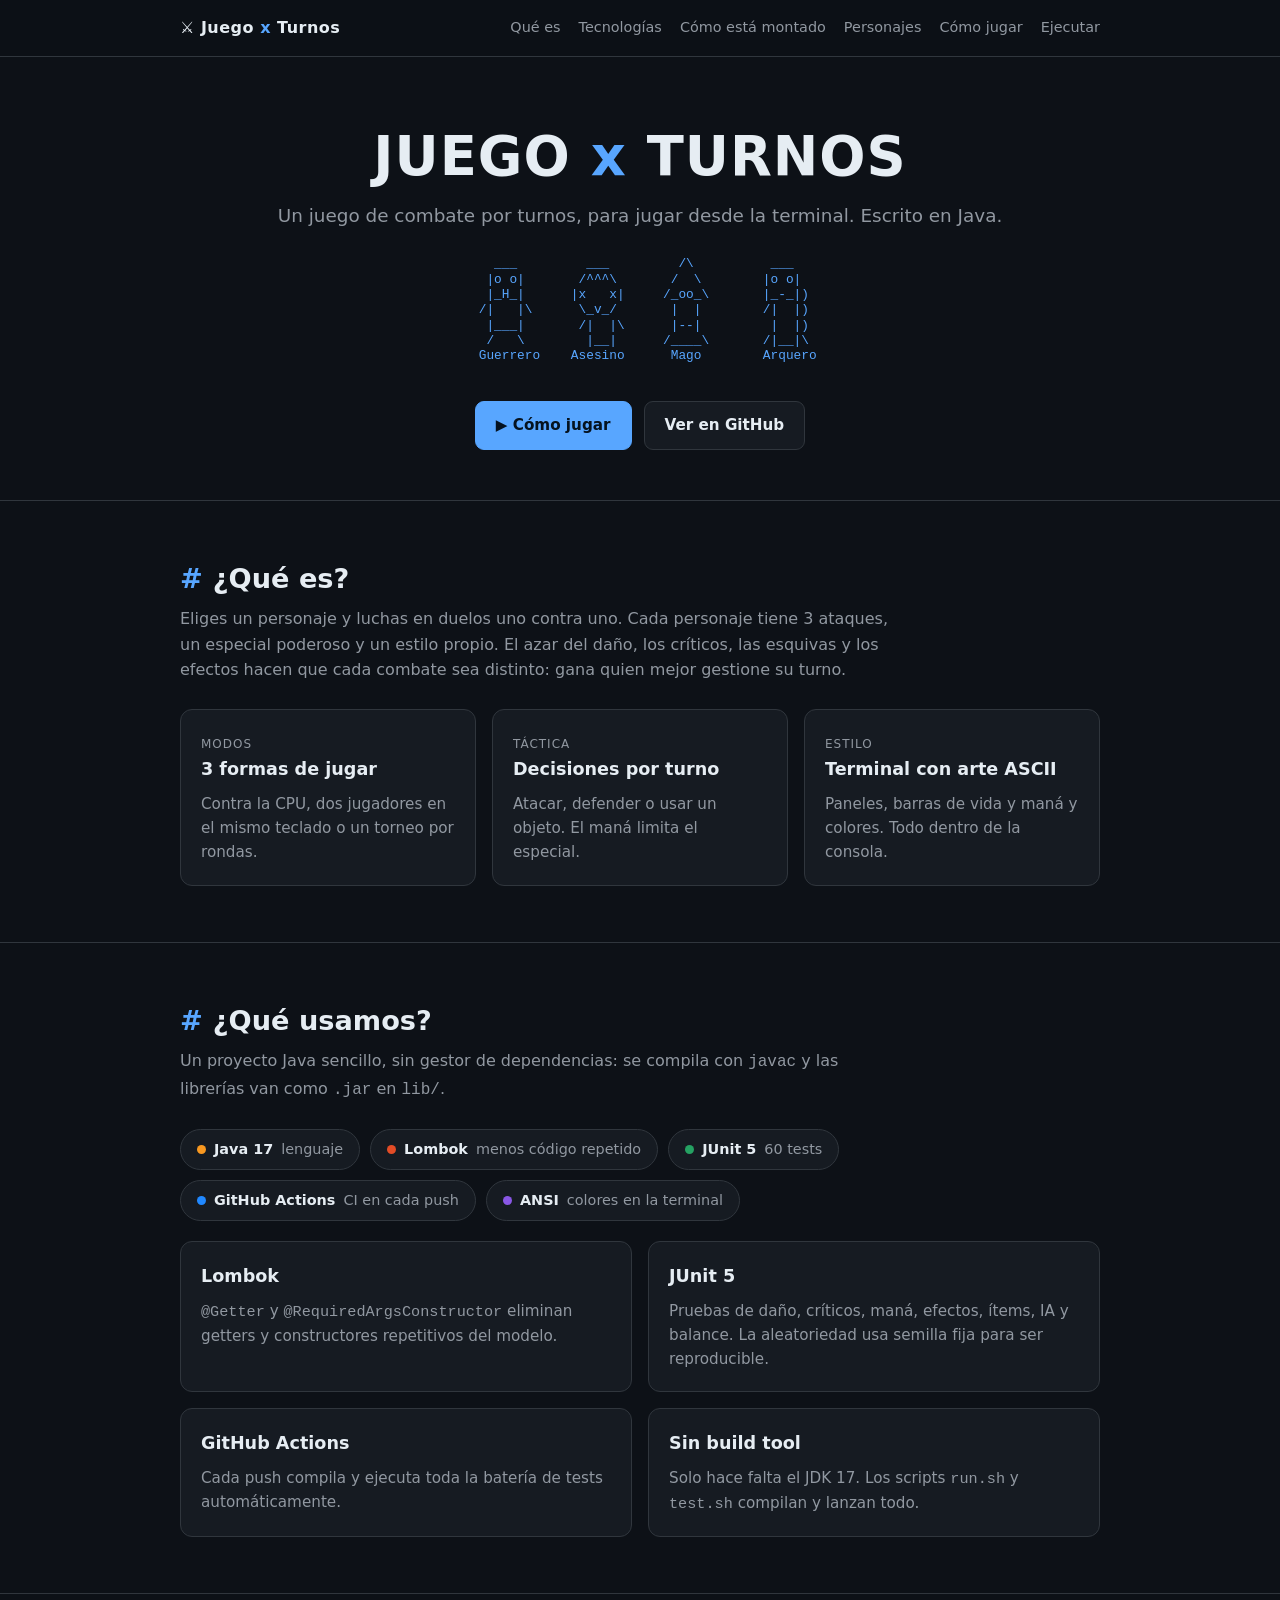
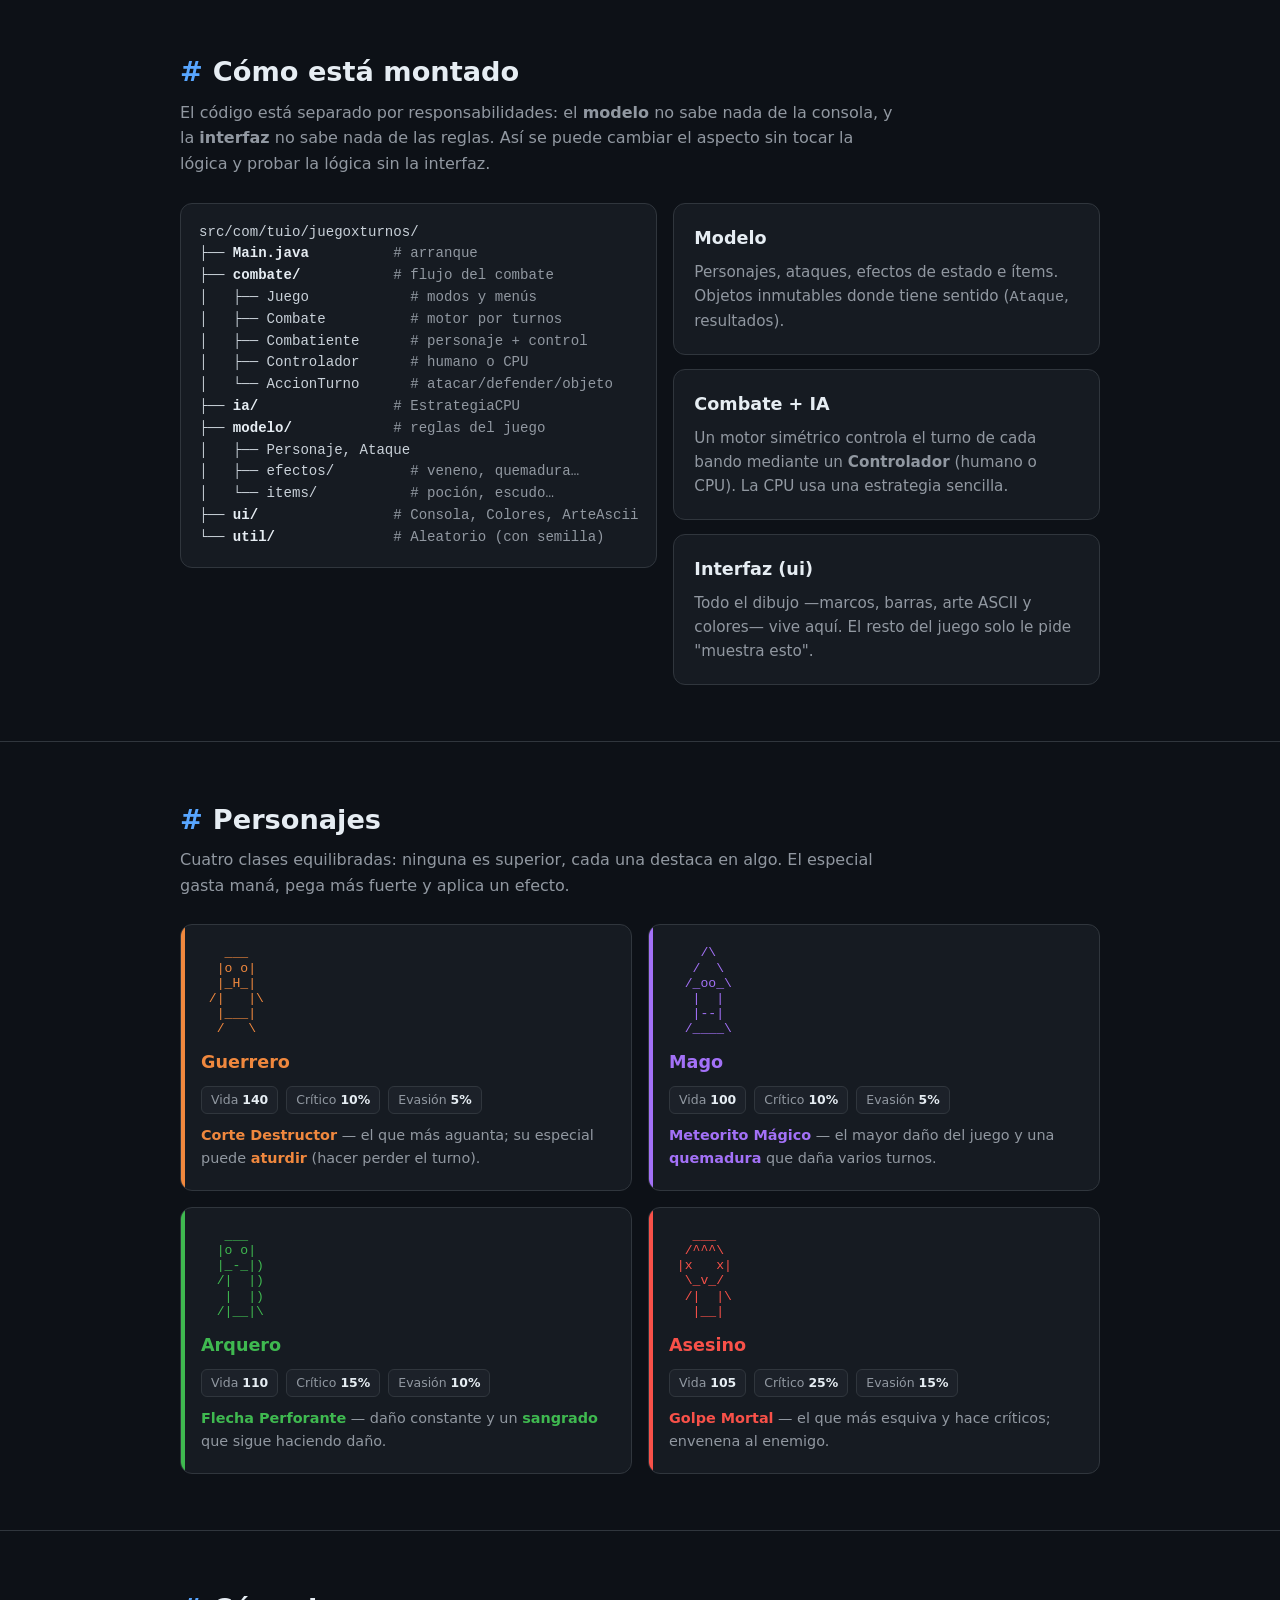
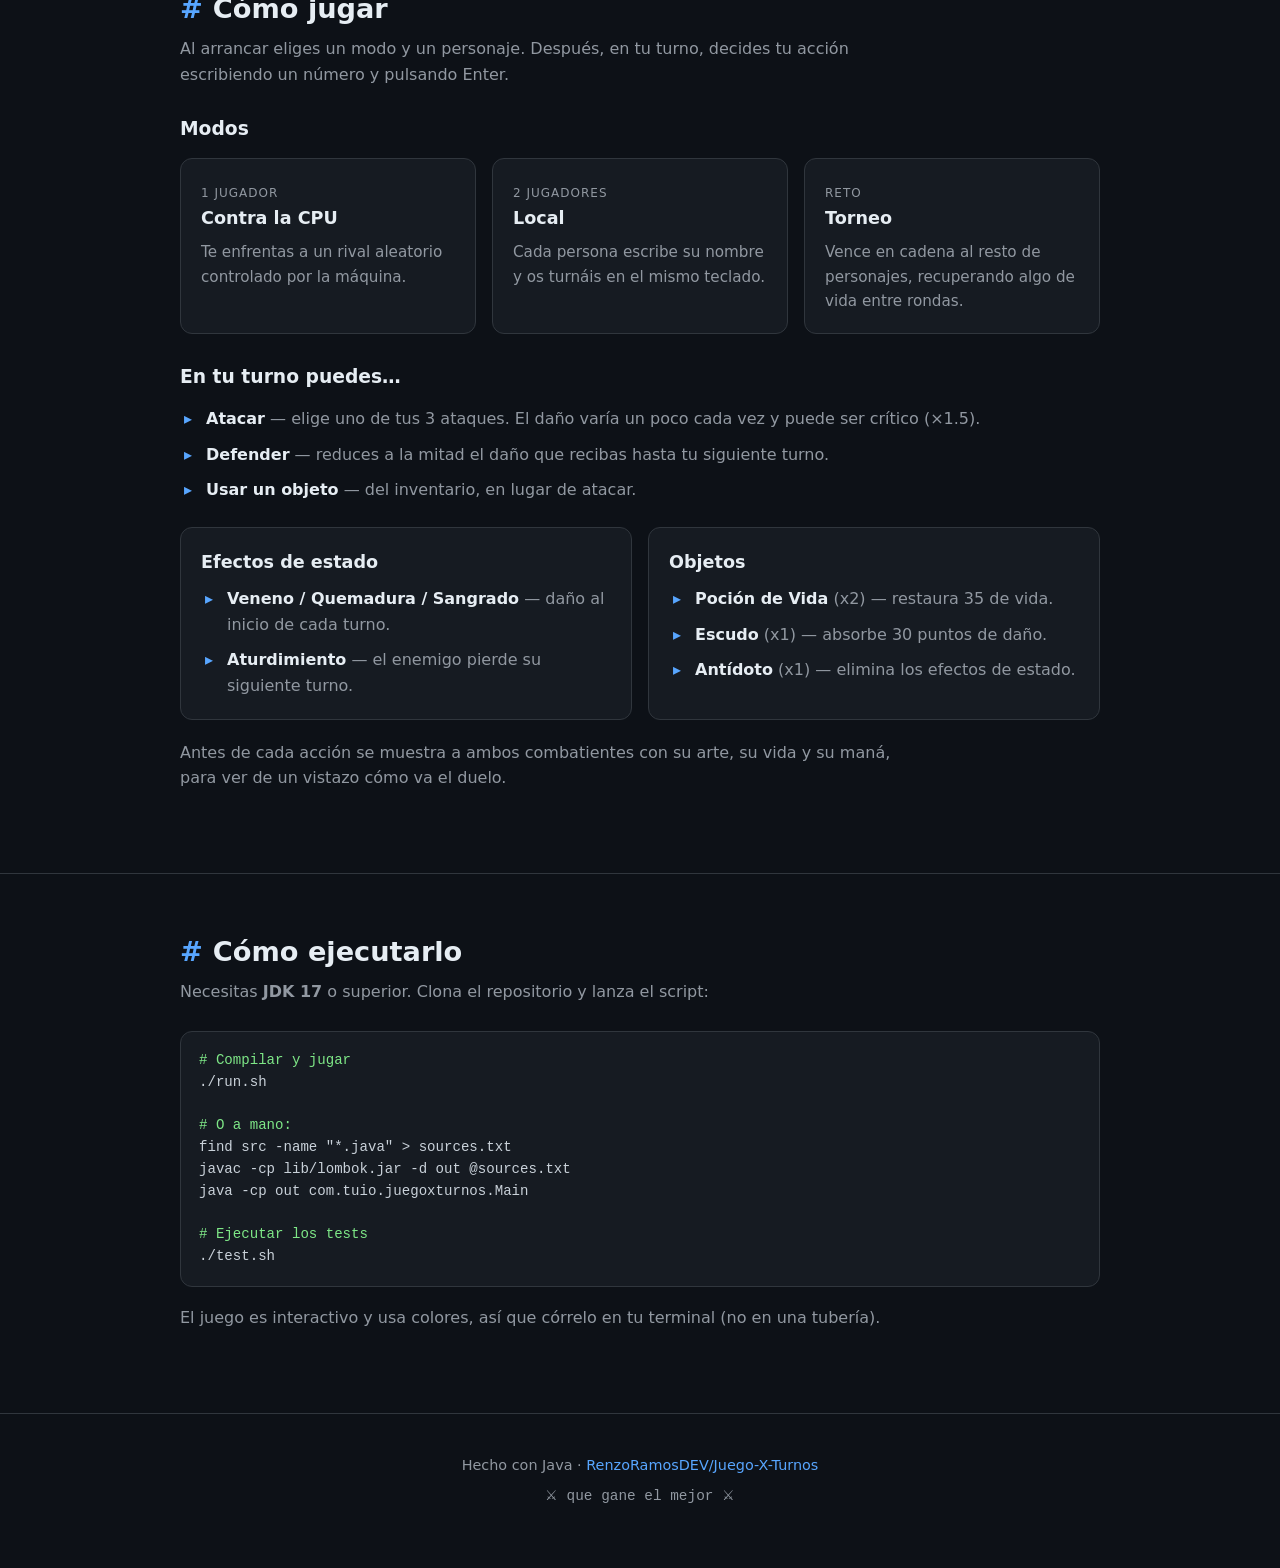
==== docs/index.html @ 99c70060 "docs: agrega página web (GitHub Pages) explicando el juego Landing autocontenida con cómo está monta" ====
<!DOCTYPE html>
<html lang="es">
<head>
<meta charset="UTF-8">
<meta name="viewport" content="width=device-width, initial-scale=1.0">
<title>Juego x Turnos — Combate en la terminal</title>
<meta name="description" content="Juego de combate por turnos para la terminal, escrito en Java. Aprende cómo está montado, qué usa y cómo jugar.">
<style>
  :root{
    --bg:#0d1117; --surface:#161b22; --surface2:#1c2129; --border:#30363d;
    --text:#e6edf3; --muted:#9198a1; --accent:#58a6ff;
    --guerrero:#f0883e; --mago:#a371f7; --arquero:#3fb950; --asesino:#f85149;
    --mono:ui-monospace,"SF Mono",Menlo,Consolas,"Liberation Mono",monospace;
  }
  *{box-sizing:border-box;margin:0;padding:0}
  html{scroll-behavior:smooth}
  body{
    background:var(--bg);color:var(--text);line-height:1.6;
    font-family:system-ui,-apple-system,"Segoe UI",Roboto,Helvetica,Arial,sans-serif;
    -webkit-font-smoothing:antialiased;
  }
  a{color:var(--accent);text-decoration:none}
  a:hover{text-decoration:underline}
  .wrap{max-width:960px;margin:0 auto;padding:0 20px}
  code,pre,.mono{font-family:var(--mono)}

  /* NAV */
  nav{
    position:sticky;top:0;z-index:10;background:rgba(13,17,23,.85);
    backdrop-filter:blur(8px);border-bottom:1px solid var(--border);
  }
  nav .wrap{display:flex;align-items:center;gap:18px;height:56px;flex-wrap:wrap}
  nav .brand{font-weight:700;color:var(--text);letter-spacing:.5px}
  nav a.link{color:var(--muted);font-size:.9rem}
  nav a.link:hover{color:var(--text);text-decoration:none}
  nav .spacer{flex:1}

  /* HERO */
  header.hero{padding:70px 0 50px;text-align:center;border-bottom:1px solid var(--border)}
  .hero h1{font-size:clamp(2rem,6vw,3.4rem);line-height:1.1;letter-spacing:1px}
  .hero h1 .x{color:var(--accent)}
  .hero p.sub{color:var(--muted);font-size:1.15rem;margin-top:14px}
  .art-hero{
    font-family:var(--mono);color:var(--accent);white-space:pre;display:inline-block;
    text-align:left;margin:26px 0 4px;font-size:.8rem;line-height:1.2;overflow-x:auto;max-width:100%;
  }
  .btns{margin-top:26px;display:flex;gap:12px;justify-content:center;flex-wrap:wrap}
  .btn{
    display:inline-block;padding:11px 20px;border-radius:9px;font-weight:600;font-size:.95rem;
    border:1px solid var(--border);background:var(--surface);color:var(--text);
  }
  .btn.primary{background:var(--accent);border-color:var(--accent);color:#05121f}
  .btn:hover{text-decoration:none;transform:translateY(-1px)}
  .btn{transition:transform .1s ease}

  /* SECTIONS */
  section{padding:56px 0;border-bottom:1px solid var(--border)}
  section h2{font-size:1.7rem;margin-bottom:6px;display:flex;align-items:center;gap:10px}
  section h2 .em{color:var(--accent)}
  section .lead{color:var(--muted);margin-bottom:26px;max-width:70ch}

  .grid{display:grid;gap:16px}
  .cols-2{grid-template-columns:repeat(2,1fr)}
  .cols-3{grid-template-columns:repeat(3,1fr)}
  @media(max-width:720px){.cols-2,.cols-3{grid-template-columns:1fr}}

  .card{background:var(--surface);border:1px solid var(--border);border-radius:12px;padding:20px}
  .card h3{font-size:1.1rem;margin-bottom:8px}
  .card p{color:var(--muted);font-size:.95rem}
  .card .tag{font-size:.75rem;color:var(--muted);text-transform:uppercase;letter-spacing:1px}

  /* CHIPS */
  .chips{display:flex;flex-wrap:wrap;gap:10px}
  .chip{
    background:var(--surface);border:1px solid var(--border);border-radius:999px;
    padding:8px 16px;font-size:.9rem;display:flex;align-items:center;gap:8px;
  }
  .chip b{color:var(--text)}
  .chip span{color:var(--muted)}
  .dot{width:9px;height:9px;border-radius:50%;display:inline-block}

  /* CODE */
  pre.code{
    background:var(--surface);border:1px solid var(--border);border-radius:12px;
    padding:18px;overflow-x:auto;font-size:.88rem;line-height:1.55;color:#c9d1d9;
  }
  pre.code .c{color:#7ee787}   /* comentario/comando */
  pre.code .m{color:var(--muted)}
  .tree{color:var(--muted)}
  .tree b{color:var(--text)}

  /* PERSONAJES */
  .fighter{position:relative;overflow:hidden}
  .fighter::before{content:"";position:absolute;inset:0 auto 0 0;width:4px;background:var(--c)}
  .fighter .art{
    font-family:var(--mono);white-space:pre;color:var(--c);font-size:.82rem;line-height:1.15;
    margin-bottom:12px;
  }
  .fighter h3{color:var(--c)}
  .stats{display:flex;flex-wrap:wrap;gap:8px;margin:10px 0}
  .stat{font-size:.78rem;background:var(--surface2);border:1px solid var(--border);border-radius:6px;padding:3px 9px;color:var(--muted)}
  .stat b{color:var(--text)}
  .fighter .special{font-size:.9rem;margin-top:6px}
  .fighter .special b{color:var(--c)}

  /* LISTA */
  ul.clean{list-style:none;display:grid;gap:10px}
  ul.clean li{padding-left:26px;position:relative;color:var(--muted)}
  ul.clean li::before{content:"▸";position:absolute;left:4px;color:var(--accent)}
  ul.clean li b{color:var(--text)}

  footer{padding:40px 0 60px;text-align:center;color:var(--muted);font-size:.9rem}
  footer .mono{color:var(--muted)}
</style>
</head>
<body>

<nav>
  <div class="wrap">
    <span class="brand">⚔ Juego <span style="color:var(--accent)">x</span> Turnos</span>
    <span class="spacer"></span>
    <a class="link" href="#que-es">Qué es</a>
    <a class="link" href="#tecnologias">Tecnologías</a>
    <a class="link" href="#arquitectura">Cómo está montado</a>
    <a class="link" href="#personajes">Personajes</a>
    <a class="link" href="#jugar">Cómo jugar</a>
    <a class="link" href="#ejecutar">Ejecutar</a>
  </div>
</nav>

<header class="hero">
  <div class="wrap">
    <h1>JUEGO <span class="x">x</span> TURNOS</h1>
    <p class="sub">Un juego de combate por turnos, para jugar desde la terminal. Escrito en Java.</p>
<pre class="art-hero">    ___         ___         /\          ___
   |o o|       /^^^\       /  \        |o o|
   |_H_|      |x   x|     /_oo_\       |_-_|)
  /|   |\      \_v_/       |  |        /|  |)
   |___|       /|  |\      |--|         |  |)
   /   \        |__|      /____\       /|__|\
  Guerrero    Asesino      Mago        Arquero</pre>
    <div class="btns">
      <a class="btn primary" href="#ejecutar">▶ Cómo jugar</a>
      <a class="btn" href="https://github.com/RenzoRamosDEV/Juego-X-Turnos" target="_blank" rel="noopener">Ver en GitHub</a>
    </div>
  </div>
</header>

<section id="que-es">
  <div class="wrap">
    <h2><span class="em">#</span> ¿Qué es?</h2>
    <p class="lead">Eliges un personaje y luchas en duelos uno contra uno. Cada personaje tiene 3 ataques, un especial poderoso y un estilo propio. El azar del daño, los críticos, las esquivas y los efectos hacen que cada combate sea distinto: gana quien mejor gestione su turno.</p>
    <div class="grid cols-3">
      <div class="card"><span class="tag">Modos</span><h3>3 formas de jugar</h3><p>Contra la CPU, dos jugadores en el mismo teclado o un torneo por rondas.</p></div>
      <div class="card"><span class="tag">Táctica</span><h3>Decisiones por turno</h3><p>Atacar, defender o usar un objeto. El maná limita el especial.</p></div>
      <div class="card"><span class="tag">Estilo</span><h3>Terminal con arte ASCII</h3><p>Paneles, barras de vida y maná y colores. Todo dentro de la consola.</p></div>
    </div>
  </div>
</section>

<section id="tecnologias">
  <div class="wrap">
    <h2><span class="em">#</span> ¿Qué usamos?</h2>
    <p class="lead">Un proyecto Java sencillo, sin gestor de dependencias: se compila con <code>javac</code> y las librerías van como <code>.jar</code> en <code>lib/</code>.</p>
    <div class="chips">
      <div class="chip"><span class="dot" style="background:#f89820"></span><b>Java 17</b><span>lenguaje</span></div>
      <div class="chip"><span class="dot" style="background:#e34c26"></span><b>Lombok</b><span>menos código repetido</span></div>
      <div class="chip"><span class="dot" style="background:#25a162"></span><b>JUnit 5</b><span>60 tests</span></div>
      <div class="chip"><span class="dot" style="background:#2088ff"></span><b>GitHub Actions</b><span>CI en cada push</span></div>
      <div class="chip"><span class="dot" style="background:#8957e5"></span><b>ANSI</b><span>colores en la terminal</span></div>
    </div>
    <div class="grid cols-2" style="margin-top:20px">
      <div class="card"><h3>Lombok</h3><p><code>@Getter</code> y <code>@RequiredArgsConstructor</code> eliminan getters y constructores repetitivos del modelo.</p></div>
      <div class="card"><h3>JUnit 5</h3><p>Pruebas de daño, críticos, maná, efectos, ítems, IA y balance. La aleatoriedad usa semilla fija para ser reproducible.</p></div>
      <div class="card"><h3>GitHub Actions</h3><p>Cada push compila y ejecuta toda la batería de tests automáticamente.</p></div>
      <div class="card"><h3>Sin build tool</h3><p>Solo hace falta el JDK 17. Los scripts <code>run.sh</code> y <code>test.sh</code> compilan y lanzan todo.</p></div>
    </div>
  </div>
</section>

<section id="arquitectura">
  <div class="wrap">
    <h2><span class="em">#</span> Cómo está montado</h2>
    <p class="lead">El código está separado por responsabilidades: el <b>modelo</b> no sabe nada de la consola, y la <b>interfaz</b> no sabe nada de las reglas. Así se puede cambiar el aspecto sin tocar la lógica y probar la lógica sin la interfaz.</p>
    <div class="grid cols-2">
      <div>
<pre class="code tree">src/com/tuio/juegoxturnos/
├── <b>Main.java</b>          <span class="m"># arranque</span>
├── <b>combate/</b>           <span class="m"># flujo del combate</span>
│   ├── Juego            <span class="m"># modos y menús</span>
│   ├── Combate          <span class="m"># motor por turnos</span>
│   ├── Combatiente      <span class="m"># personaje + control</span>
│   ├── Controlador      <span class="m"># humano o CPU</span>
│   └── AccionTurno      <span class="m"># atacar/defender/objeto</span>
├── <b>ia/</b>                <span class="m"># EstrategiaCPU</span>
├── <b>modelo/</b>            <span class="m"># reglas del juego</span>
│   ├── Personaje, Ataque
│   ├── efectos/         <span class="m"># veneno, quemadura…</span>
│   └── items/           <span class="m"># poción, escudo…</span>
├── <b>ui/</b>                <span class="m"># Consola, Colores, ArteAscii</span>
└── <b>util/</b>              <span class="m"># Aleatorio (con semilla)</span></pre>
      </div>
      <div class="grid" style="gap:14px">
        <div class="card"><h3>Modelo</h3><p>Personajes, ataques, efectos de estado e ítems. Objetos inmutables donde tiene sentido (<code>Ataque</code>, resultados).</p></div>
        <div class="card"><h3>Combate + IA</h3><p>Un motor simétrico controla el turno de cada bando mediante un <b>Controlador</b> (humano o CPU). La CPU usa una estrategia sencilla.</p></div>
        <div class="card"><h3>Interfaz (ui)</h3><p>Todo el dibujo —marcos, barras, arte ASCII y colores— vive aquí. El resto del juego solo le pide "muestra esto".</p></div>
      </div>
    </div>
  </div>
</section>

<section id="personajes">
  <div class="wrap">
    <h2><span class="em">#</span> Personajes</h2>
    <p class="lead">Cuatro clases equilibradas: ninguna es superior, cada una destaca en algo. El especial gasta maná, pega más fuerte y aplica un efecto.</p>
    <div class="grid cols-2">

      <div class="card fighter" style="--c:var(--guerrero)">
        <div class="art">   ___
  |o o|
  |_H_|
 /|   |\
  |___|
  /   \</div>
        <h3>Guerrero</h3>
        <div class="stats"><span class="stat">Vida <b>140</b></span><span class="stat">Crítico <b>10%</b></span><span class="stat">Evasión <b>5%</b></span></div>
        <p class="special"><b>Corte Destructor</b> — el que más aguanta; su especial puede <b>aturdir</b> (hacer perder el turno).</p>
      </div>

      <div class="card fighter" style="--c:var(--mago)">
        <div class="art">    /\
   /  \
  /_oo_\
   |  |
   |--|
  /____\</div>
        <h3>Mago</h3>
        <div class="stats"><span class="stat">Vida <b>100</b></span><span class="stat">Crítico <b>10%</b></span><span class="stat">Evasión <b>5%</b></span></div>
        <p class="special"><b>Meteorito Mágico</b> — el mayor daño del juego y una <b>quemadura</b> que daña varios turnos.</p>
      </div>

      <div class="card fighter" style="--c:var(--arquero)">
        <div class="art">   ___
  |o o|
  |_-_|)
  /|  |)
   |  |)
  /|__|\</div>
        <h3>Arquero</h3>
        <div class="stats"><span class="stat">Vida <b>110</b></span><span class="stat">Crítico <b>15%</b></span><span class="stat">Evasión <b>10%</b></span></div>
        <p class="special"><b>Flecha Perforante</b> — daño constante y un <b>sangrado</b> que sigue haciendo daño.</p>
      </div>

      <div class="card fighter" style="--c:var(--asesino)">
        <div class="art">   ___
  /^^^\
 |x   x|
  \_v_/
  /|  |\
   |__|</div>
        <h3>Asesino</h3>
        <div class="stats"><span class="stat">Vida <b>105</b></span><span class="stat">Crítico <b>25%</b></span><span class="stat">Evasión <b>15%</b></span></div>
        <p class="special"><b>Golpe Mortal</b> — el que más esquiva y hace críticos; envenena al enemigo.</p>
      </div>

    </div>
  </div>
</section>

<section id="jugar">
  <div class="wrap">
    <h2><span class="em">#</span> Cómo jugar</h2>
    <p class="lead">Al arrancar eliges un modo y un personaje. Después, en tu turno, decides tu acción escribiendo un número y pulsando Enter.</p>

    <h3 style="margin:8px 0 14px">Modos</h3>
    <div class="grid cols-3">
      <div class="card"><span class="tag">1 jugador</span><h3>Contra la CPU</h3><p>Te enfrentas a un rival aleatorio controlado por la máquina.</p></div>
      <div class="card"><span class="tag">2 jugadores</span><h3>Local</h3><p>Cada persona escribe su nombre y os turnáis en el mismo teclado.</p></div>
      <div class="card"><span class="tag">Reto</span><h3>Torneo</h3><p>Vence en cadena al resto de personajes, recuperando algo de vida entre rondas.</p></div>
    </div>

    <h3 style="margin:28px 0 14px">En tu turno puedes…</h3>
    <ul class="clean">
      <li><b>Atacar</b> — elige uno de tus 3 ataques. El daño varía un poco cada vez y puede ser crítico (×1.5).</li>
      <li><b>Defender</b> — reduces a la mitad el daño que recibas hasta tu siguiente turno.</li>
      <li><b>Usar un objeto</b> — del inventario, en lugar de atacar.</li>
    </ul>

    <div class="grid cols-2" style="margin-top:24px">
      <div class="card">
        <h3>Efectos de estado</h3>
        <ul class="clean" style="margin-top:10px">
          <li><b>Veneno / Quemadura / Sangrado</b> — daño al inicio de cada turno.</li>
          <li><b>Aturdimiento</b> — el enemigo pierde su siguiente turno.</li>
        </ul>
      </div>
      <div class="card">
        <h3>Objetos</h3>
        <ul class="clean" style="margin-top:10px">
          <li><b>Poción de Vida</b> (x2) — restaura 35 de vida.</li>
          <li><b>Escudo</b> (x1) — absorbe 30 puntos de daño.</li>
          <li><b>Antídoto</b> (x1) — elimina los efectos de estado.</li>
        </ul>
      </div>
    </div>
    <p class="lead" style="margin-top:20px">Antes de cada acción se muestra a ambos combatientes con su arte, su vida y su maná, para ver de un vistazo cómo va el duelo.</p>
  </div>
</section>

<section id="ejecutar">
  <div class="wrap">
    <h2><span class="em">#</span> Cómo ejecutarlo</h2>
    <p class="lead">Necesitas <b>JDK 17</b> o superior. Clona el repositorio y lanza el script:</p>
<pre class="code"><span class="c"># Compilar y jugar</span>
./run.sh

<span class="c"># O a mano:</span>
find src -name "*.java" &gt; sources.txt
javac -cp lib/lombok.jar -d out @sources.txt
java -cp out com.tuio.juegoxturnos.Main

<span class="c"># Ejecutar los tests</span>
./test.sh</pre>
    <p class="lead" style="margin-top:18px">El juego es interactivo y usa colores, así que córrelo en tu terminal (no en una tubería).</p>
  </div>
</section>

<footer>
  <div class="wrap">
    <p>Hecho con Java · <a href="https://github.com/RenzoRamosDEV/Juego-X-Turnos" target="_blank" rel="noopener">RenzoRamosDEV/Juego-X-Turnos</a></p>
    <p class="mono" style="margin-top:8px">⚔ que gane el mejor ⚔</p>
  </div>
</footer>

</body>
</html>
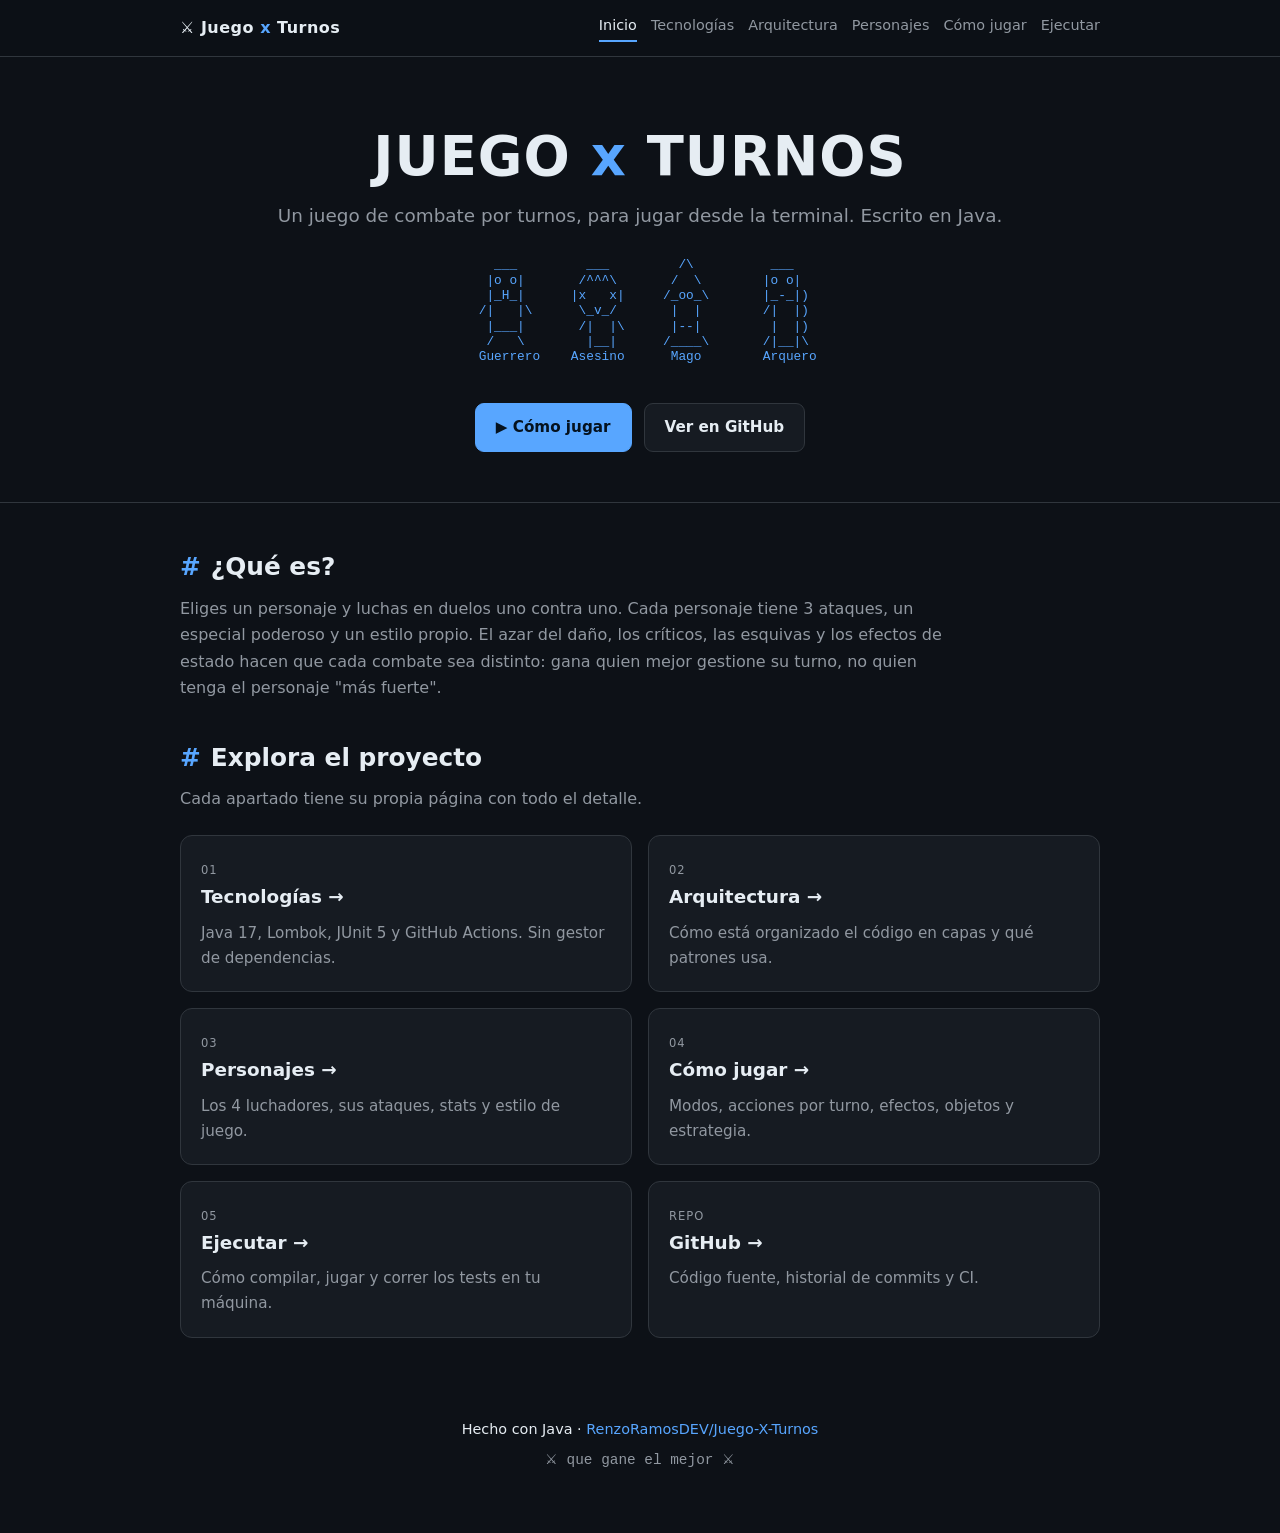
==== commit 92866082: "docs: divide la web en varias páginas (GitHub Pages) Separa la landing en páginas independientes (te" ====
--- a/docs/index.html
+++ b/docs/index.html
@@ -4,127 +4,23 @@
 <meta charset="UTF-8">
 <meta name="viewport" content="width=device-width, initial-scale=1.0">
 <title>Juego x Turnos — Combate en la terminal</title>
-<meta name="description" content="Juego de combate por turnos para la terminal, escrito en Java. Aprende cómo está montado, qué usa y cómo jugar.">
-<style>
-  :root{
-    --bg:#0d1117; --surface:#161b22; --surface2:#1c2129; --border:#30363d;
-    --text:#e6edf3; --muted:#9198a1; --accent:#58a6ff;
-    --guerrero:#f0883e; --mago:#a371f7; --arquero:#3fb950; --asesino:#f85149;
-    --mono:ui-monospace,"SF Mono",Menlo,Consolas,"Liberation Mono",monospace;
-  }
-  *{box-sizing:border-box;margin:0;padding:0}
-  html{scroll-behavior:smooth}
-  body{
-    background:var(--bg);color:var(--text);line-height:1.6;
-    font-family:system-ui,-apple-system,"Segoe UI",Roboto,Helvetica,Arial,sans-serif;
-    -webkit-font-smoothing:antialiased;
-  }
-  a{color:var(--accent);text-decoration:none}
-  a:hover{text-decoration:underline}
-  .wrap{max-width:960px;margin:0 auto;padding:0 20px}
-  code,pre,.mono{font-family:var(--mono)}
-
-  /* NAV */
-  nav{
-    position:sticky;top:0;z-index:10;background:rgba(13,17,23,.85);
-    backdrop-filter:blur(8px);border-bottom:1px solid var(--border);
-  }
-  nav .wrap{display:flex;align-items:center;gap:18px;height:56px;flex-wrap:wrap}
-  nav .brand{font-weight:700;color:var(--text);letter-spacing:.5px}
-  nav a.link{color:var(--muted);font-size:.9rem}
-  nav a.link:hover{color:var(--text);text-decoration:none}
-  nav .spacer{flex:1}
-
-  /* HERO */
-  header.hero{padding:70px 0 50px;text-align:center;border-bottom:1px solid var(--border)}
-  .hero h1{font-size:clamp(2rem,6vw,3.4rem);line-height:1.1;letter-spacing:1px}
-  .hero h1 .x{color:var(--accent)}
-  .hero p.sub{color:var(--muted);font-size:1.15rem;margin-top:14px}
-  .art-hero{
-    font-family:var(--mono);color:var(--accent);white-space:pre;display:inline-block;
-    text-align:left;margin:26px 0 4px;font-size:.8rem;line-height:1.2;overflow-x:auto;max-width:100%;
-  }
-  .btns{margin-top:26px;display:flex;gap:12px;justify-content:center;flex-wrap:wrap}
-  .btn{
-    display:inline-block;padding:11px 20px;border-radius:9px;font-weight:600;font-size:.95rem;
-    border:1px solid var(--border);background:var(--surface);color:var(--text);
-  }
-  .btn.primary{background:var(--accent);border-color:var(--accent);color:#05121f}
-  .btn:hover{text-decoration:none;transform:translateY(-1px)}
-  .btn{transition:transform .1s ease}
-
-  /* SECTIONS */
-  section{padding:56px 0;border-bottom:1px solid var(--border)}
-  section h2{font-size:1.7rem;margin-bottom:6px;display:flex;align-items:center;gap:10px}
-  section h2 .em{color:var(--accent)}
-  section .lead{color:var(--muted);margin-bottom:26px;max-width:70ch}
-
-  .grid{display:grid;gap:16px}
-  .cols-2{grid-template-columns:repeat(2,1fr)}
-  .cols-3{grid-template-columns:repeat(3,1fr)}
-  @media(max-width:720px){.cols-2,.cols-3{grid-template-columns:1fr}}
-
-  .card{background:var(--surface);border:1px solid var(--border);border-radius:12px;padding:20px}
-  .card h3{font-size:1.1rem;margin-bottom:8px}
-  .card p{color:var(--muted);font-size:.95rem}
-  .card .tag{font-size:.75rem;color:var(--muted);text-transform:uppercase;letter-spacing:1px}
-
-  /* CHIPS */
-  .chips{display:flex;flex-wrap:wrap;gap:10px}
-  .chip{
-    background:var(--surface);border:1px solid var(--border);border-radius:999px;
-    padding:8px 16px;font-size:.9rem;display:flex;align-items:center;gap:8px;
-  }
-  .chip b{color:var(--text)}
-  .chip span{color:var(--muted)}
-  .dot{width:9px;height:9px;border-radius:50%;display:inline-block}
-
-  /* CODE */
-  pre.code{
-    background:var(--surface);border:1px solid var(--border);border-radius:12px;
-    padding:18px;overflow-x:auto;font-size:.88rem;line-height:1.55;color:#c9d1d9;
-  }
-  pre.code .c{color:#7ee787}   /* comentario/comando */
-  pre.code .m{color:var(--muted)}
-  .tree{color:var(--muted)}
-  .tree b{color:var(--text)}
-
-  /* PERSONAJES */
-  .fighter{position:relative;overflow:hidden}
-  .fighter::before{content:"";position:absolute;inset:0 auto 0 0;width:4px;background:var(--c)}
-  .fighter .art{
-    font-family:var(--mono);white-space:pre;color:var(--c);font-size:.82rem;line-height:1.15;
-    margin-bottom:12px;
-  }
-  .fighter h3{color:var(--c)}
-  .stats{display:flex;flex-wrap:wrap;gap:8px;margin:10px 0}
-  .stat{font-size:.78rem;background:var(--surface2);border:1px solid var(--border);border-radius:6px;padding:3px 9px;color:var(--muted)}
-  .stat b{color:var(--text)}
-  .fighter .special{font-size:.9rem;margin-top:6px}
-  .fighter .special b{color:var(--c)}
-
-  /* LISTA */
-  ul.clean{list-style:none;display:grid;gap:10px}
-  ul.clean li{padding-left:26px;position:relative;color:var(--muted)}
-  ul.clean li::before{content:"▸";position:absolute;left:4px;color:var(--accent)}
-  ul.clean li b{color:var(--text)}
-
-  footer{padding:40px 0 60px;text-align:center;color:var(--muted);font-size:.9rem}
-  footer .mono{color:var(--muted)}
-</style>
+<meta name="description" content="Juego de combate por turnos para la terminal, escrito en Java. Cómo está montado, qué usa y cómo jugar.">
+<link rel="stylesheet" href="styles.css">
 </head>
 <body>
 
 <nav>
   <div class="wrap">
-    <span class="brand">⚔ Juego <span style="color:var(--accent)">x</span> Turnos</span>
+    <span class="brand">⚔ Juego <span class="x">x</span> Turnos</span>
     <span class="spacer"></span>
-    <a class="link" href="#que-es">Qué es</a>
-    <a class="link" href="#tecnologias">Tecnologías</a>
-    <a class="link" href="#arquitectura">Cómo está montado</a>
-    <a class="link" href="#personajes">Personajes</a>
-    <a class="link" href="#jugar">Cómo jugar</a>
-    <a class="link" href="#ejecutar">Ejecutar</a>
+    <div class="links">
+      <a class="link active" href="index.html">Inicio</a>
+      <a class="link" href="tecnologias.html">Tecnologías</a>
+      <a class="link" href="arquitectura.html">Arquitectura</a>
+      <a class="link" href="personajes.html">Personajes</a>
+      <a class="link" href="como-jugar.html">Cómo jugar</a>
+      <a class="link" href="ejecutar.html">Ejecutar</a>
+    </div>
   </div>
 </nav>
 
@@ -140,188 +36,27 @@
    /   \        |__|      /____\       /|__|\
   Guerrero    Asesino      Mago        Arquero</pre>
     <div class="btns">
-      <a class="btn primary" href="#ejecutar">▶ Cómo jugar</a>
+      <a class="btn primary" href="como-jugar.html">▶ Cómo jugar</a>
       <a class="btn" href="https://github.com/RenzoRamosDEV/Juego-X-Turnos" target="_blank" rel="noopener">Ver en GitHub</a>
     </div>
   </div>
 </header>
 
-<section id="que-es">
+<section>
   <div class="wrap">
     <h2><span class="em">#</span> ¿Qué es?</h2>
-    <p class="lead">Eliges un personaje y luchas en duelos uno contra uno. Cada personaje tiene 3 ataques, un especial poderoso y un estilo propio. El azar del daño, los críticos, las esquivas y los efectos hacen que cada combate sea distinto: gana quien mejor gestione su turno.</p>
-    <div class="grid cols-3">
-      <div class="card"><span class="tag">Modos</span><h3>3 formas de jugar</h3><p>Contra la CPU, dos jugadores en el mismo teclado o un torneo por rondas.</p></div>
-      <div class="card"><span class="tag">Táctica</span><h3>Decisiones por turno</h3><p>Atacar, defender o usar un objeto. El maná limita el especial.</p></div>
-      <div class="card"><span class="tag">Estilo</span><h3>Terminal con arte ASCII</h3><p>Paneles, barras de vida y maná y colores. Todo dentro de la consola.</p></div>
+    <p class="lead">Eliges un personaje y luchas en duelos uno contra uno. Cada personaje tiene 3 ataques, un especial poderoso y un estilo propio. El azar del daño, los críticos, las esquivas y los efectos de estado hacen que cada combate sea distinto: gana quien mejor gestione su turno, no quien tenga el personaje "más fuerte".</p>
+
+    <h2 style="margin-top:36px"><span class="em">#</span> Explora el proyecto</h2>
+    <p class="lead">Cada apartado tiene su propia página con todo el detalle.</p>
+    <div class="grid cols-2">
+      <div class="card link-card"><a href="tecnologias.html"><span class="tag">01</span><h3>Tecnologías &rarr;</h3><p>Java 17, Lombok, JUnit 5 y GitHub Actions. Sin gestor de dependencias.</p></a></div>
+      <div class="card link-card"><a href="arquitectura.html"><span class="tag">02</span><h3>Arquitectura &rarr;</h3><p>Cómo está organizado el código en capas y qué patrones usa.</p></a></div>
+      <div class="card link-card"><a href="personajes.html"><span class="tag">03</span><h3>Personajes &rarr;</h3><p>Los 4 luchadores, sus ataques, stats y estilo de juego.</p></a></div>
+      <div class="card link-card"><a href="como-jugar.html"><span class="tag">04</span><h3>Cómo jugar &rarr;</h3><p>Modos, acciones por turno, efectos, objetos y estrategia.</p></a></div>
+      <div class="card link-card"><a href="ejecutar.html"><span class="tag">05</span><h3>Ejecutar &rarr;</h3><p>Cómo compilar, jugar y correr los tests en tu máquina.</p></a></div>
+      <div class="card link-card"><a href="https://github.com/RenzoRamosDEV/Juego-X-Turnos" target="_blank" rel="noopener"><span class="tag">Repo</span><h3>GitHub &rarr;</h3><p>Código fuente, historial de commits y CI.</p></a></div>
     </div>
-  </div>
-</section>
-
-<section id="tecnologias">
-  <div class="wrap">
-    <h2><span class="em">#</span> ¿Qué usamos?</h2>
-    <p class="lead">Un proyecto Java sencillo, sin gestor de dependencias: se compila con <code>javac</code> y las librerías van como <code>.jar</code> en <code>lib/</code>.</p>
-    <div class="chips">
-      <div class="chip"><span class="dot" style="background:#f89820"></span><b>Java 17</b><span>lenguaje</span></div>
-      <div class="chip"><span class="dot" style="background:#e34c26"></span><b>Lombok</b><span>menos código repetido</span></div>
-      <div class="chip"><span class="dot" style="background:#25a162"></span><b>JUnit 5</b><span>60 tests</span></div>
-      <div class="chip"><span class="dot" style="background:#2088ff"></span><b>GitHub Actions</b><span>CI en cada push</span></div>
-      <div class="chip"><span class="dot" style="background:#8957e5"></span><b>ANSI</b><span>colores en la terminal</span></div>
-    </div>
-    <div class="grid cols-2" style="margin-top:20px">
-      <div class="card"><h3>Lombok</h3><p><code>@Getter</code> y <code>@RequiredArgsConstructor</code> eliminan getters y constructores repetitivos del modelo.</p></div>
-      <div class="card"><h3>JUnit 5</h3><p>Pruebas de daño, críticos, maná, efectos, ítems, IA y balance. La aleatoriedad usa semilla fija para ser reproducible.</p></div>
-      <div class="card"><h3>GitHub Actions</h3><p>Cada push compila y ejecuta toda la batería de tests automáticamente.</p></div>
-      <div class="card"><h3>Sin build tool</h3><p>Solo hace falta el JDK 17. Los scripts <code>run.sh</code> y <code>test.sh</code> compilan y lanzan todo.</p></div>
-    </div>
-  </div>
-</section>
-
-<section id="arquitectura">
-  <div class="wrap">
-    <h2><span class="em">#</span> Cómo está montado</h2>
-    <p class="lead">El código está separado por responsabilidades: el <b>modelo</b> no sabe nada de la consola, y la <b>interfaz</b> no sabe nada de las reglas. Así se puede cambiar el aspecto sin tocar la lógica y probar la lógica sin la interfaz.</p>
-    <div class="grid cols-2">
-      <div>
-<pre class="code tree">src/com/tuio/juegoxturnos/
-├── <b>Main.java</b>          <span class="m"># arranque</span>
-├── <b>combate/</b>           <span class="m"># flujo del combate</span>
-│   ├── Juego            <span class="m"># modos y menús</span>
-│   ├── Combate          <span class="m"># motor por turnos</span>
-│   ├── Combatiente      <span class="m"># personaje + control</span>
-│   ├── Controlador      <span class="m"># humano o CPU</span>
-│   └── AccionTurno      <span class="m"># atacar/defender/objeto</span>
-├── <b>ia/</b>                <span class="m"># EstrategiaCPU</span>
-├── <b>modelo/</b>            <span class="m"># reglas del juego</span>
-│   ├── Personaje, Ataque
-│   ├── efectos/         <span class="m"># veneno, quemadura…</span>
-│   └── items/           <span class="m"># poción, escudo…</span>
-├── <b>ui/</b>                <span class="m"># Consola, Colores, ArteAscii</span>
-└── <b>util/</b>              <span class="m"># Aleatorio (con semilla)</span></pre>
-      </div>
-      <div class="grid" style="gap:14px">
-        <div class="card"><h3>Modelo</h3><p>Personajes, ataques, efectos de estado e ítems. Objetos inmutables donde tiene sentido (<code>Ataque</code>, resultados).</p></div>
-        <div class="card"><h3>Combate + IA</h3><p>Un motor simétrico controla el turno de cada bando mediante un <b>Controlador</b> (humano o CPU). La CPU usa una estrategia sencilla.</p></div>
-        <div class="card"><h3>Interfaz (ui)</h3><p>Todo el dibujo —marcos, barras, arte ASCII y colores— vive aquí. El resto del juego solo le pide "muestra esto".</p></div>
-      </div>
-    </div>
-  </div>
-</section>
-
-<section id="personajes">
-  <div class="wrap">
-    <h2><span class="em">#</span> Personajes</h2>
-    <p class="lead">Cuatro clases equilibradas: ninguna es superior, cada una destaca en algo. El especial gasta maná, pega más fuerte y aplica un efecto.</p>
-    <div class="grid cols-2">
-
-      <div class="card fighter" style="--c:var(--guerrero)">
-        <div class="art">   ___
-  |o o|
-  |_H_|
- /|   |\
-  |___|
-  /   \</div>
-        <h3>Guerrero</h3>
-        <div class="stats"><span class="stat">Vida <b>140</b></span><span class="stat">Crítico <b>10%</b></span><span class="stat">Evasión <b>5%</b></span></div>
-        <p class="special"><b>Corte Destructor</b> — el que más aguanta; su especial puede <b>aturdir</b> (hacer perder el turno).</p>
-      </div>
-
-      <div class="card fighter" style="--c:var(--mago)">
-        <div class="art">    /\
-   /  \
-  /_oo_\
-   |  |
-   |--|
-  /____\</div>
-        <h3>Mago</h3>
-        <div class="stats"><span class="stat">Vida <b>100</b></span><span class="stat">Crítico <b>10%</b></span><span class="stat">Evasión <b>5%</b></span></div>
-        <p class="special"><b>Meteorito Mágico</b> — el mayor daño del juego y una <b>quemadura</b> que daña varios turnos.</p>
-      </div>
-
-      <div class="card fighter" style="--c:var(--arquero)">
-        <div class="art">   ___
-  |o o|
-  |_-_|)
-  /|  |)
-   |  |)
-  /|__|\</div>
-        <h3>Arquero</h3>
-        <div class="stats"><span class="stat">Vida <b>110</b></span><span class="stat">Crítico <b>15%</b></span><span class="stat">Evasión <b>10%</b></span></div>
-        <p class="special"><b>Flecha Perforante</b> — daño constante y un <b>sangrado</b> que sigue haciendo daño.</p>
-      </div>
-
-      <div class="card fighter" style="--c:var(--asesino)">
-        <div class="art">   ___
-  /^^^\
- |x   x|
-  \_v_/
-  /|  |\
-   |__|</div>
-        <h3>Asesino</h3>
-        <div class="stats"><span class="stat">Vida <b>105</b></span><span class="stat">Crítico <b>25%</b></span><span class="stat">Evasión <b>15%</b></span></div>
-        <p class="special"><b>Golpe Mortal</b> — el que más esquiva y hace críticos; envenena al enemigo.</p>
-      </div>
-
-    </div>
-  </div>
-</section>
-
-<section id="jugar">
-  <div class="wrap">
-    <h2><span class="em">#</span> Cómo jugar</h2>
-    <p class="lead">Al arrancar eliges un modo y un personaje. Después, en tu turno, decides tu acción escribiendo un número y pulsando Enter.</p>
-
-    <h3 style="margin:8px 0 14px">Modos</h3>
-    <div class="grid cols-3">
-      <div class="card"><span class="tag">1 jugador</span><h3>Contra la CPU</h3><p>Te enfrentas a un rival aleatorio controlado por la máquina.</p></div>
-      <div class="card"><span class="tag">2 jugadores</span><h3>Local</h3><p>Cada persona escribe su nombre y os turnáis en el mismo teclado.</p></div>
-      <div class="card"><span class="tag">Reto</span><h3>Torneo</h3><p>Vence en cadena al resto de personajes, recuperando algo de vida entre rondas.</p></div>
-    </div>
-
-    <h3 style="margin:28px 0 14px">En tu turno puedes…</h3>
-    <ul class="clean">
-      <li><b>Atacar</b> — elige uno de tus 3 ataques. El daño varía un poco cada vez y puede ser crítico (×1.5).</li>
-      <li><b>Defender</b> — reduces a la mitad el daño que recibas hasta tu siguiente turno.</li>
-      <li><b>Usar un objeto</b> — del inventario, en lugar de atacar.</li>
-    </ul>
-
-    <div class="grid cols-2" style="margin-top:24px">
-      <div class="card">
-        <h3>Efectos de estado</h3>
-        <ul class="clean" style="margin-top:10px">
-          <li><b>Veneno / Quemadura / Sangrado</b> — daño al inicio de cada turno.</li>
-          <li><b>Aturdimiento</b> — el enemigo pierde su siguiente turno.</li>
-        </ul>
-      </div>
-      <div class="card">
-        <h3>Objetos</h3>
-        <ul class="clean" style="margin-top:10px">
-          <li><b>Poción de Vida</b> (x2) — restaura 35 de vida.</li>
-          <li><b>Escudo</b> (x1) — absorbe 30 puntos de daño.</li>
-          <li><b>Antídoto</b> (x1) — elimina los efectos de estado.</li>
-        </ul>
-      </div>
-    </div>
-    <p class="lead" style="margin-top:20px">Antes de cada acción se muestra a ambos combatientes con su arte, su vida y su maná, para ver de un vistazo cómo va el duelo.</p>
-  </div>
-</section>
-
-<section id="ejecutar">
-  <div class="wrap">
-    <h2><span class="em">#</span> Cómo ejecutarlo</h2>
-    <p class="lead">Necesitas <b>JDK 17</b> o superior. Clona el repositorio y lanza el script:</p>
-<pre class="code"><span class="c"># Compilar y jugar</span>
-./run.sh
-
-<span class="c"># O a mano:</span>
-find src -name "*.java" &gt; sources.txt
-javac -cp lib/lombok.jar -d out @sources.txt
-java -cp out com.tuio.juegoxturnos.Main
-
-<span class="c"># Ejecutar los tests</span>
-./test.sh</pre>
-    <p class="lead" style="margin-top:18px">El juego es interactivo y usa colores, así que córrelo en tu terminal (no en una tubería).</p>
   </div>
 </section>
 
--- a/docs/styles.css
+++ b/docs/styles.css
@@ -0,0 +1,139 @@
+:root{
+  --bg:#0d1117; --surface:#161b22; --surface2:#1c2129; --border:#30363d;
+  --text:#e6edf3; --muted:#9198a1; --accent:#58a6ff;
+  --guerrero:#f0883e; --mago:#a371f7; --arquero:#3fb950; --asesino:#f85149;
+  --mono:ui-monospace,"SF Mono",Menlo,Consolas,"Liberation Mono",monospace;
+}
+*{box-sizing:border-box;margin:0;padding:0}
+html{scroll-behavior:smooth}
+body{
+  background:var(--bg);color:var(--text);line-height:1.65;
+  font-family:system-ui,-apple-system,"Segoe UI",Roboto,Helvetica,Arial,sans-serif;
+  -webkit-font-smoothing:antialiased;
+}
+a{color:var(--accent);text-decoration:none}
+a:hover{text-decoration:underline}
+.wrap{max-width:960px;margin:0 auto;padding:0 20px}
+code,pre,.mono{font-family:var(--mono)}
+code{background:var(--surface2);border:1px solid var(--border);border-radius:5px;padding:1px 6px;font-size:.88em}
+pre code{background:none;border:none;padding:0}
+
+/* NAV */
+nav{
+  position:sticky;top:0;z-index:10;background:rgba(13,17,23,.9);
+  backdrop-filter:blur(8px);border-bottom:1px solid var(--border);
+}
+nav .wrap{display:flex;align-items:center;gap:16px;min-height:56px;flex-wrap:wrap;padding-top:8px;padding-bottom:8px}
+nav .brand{font-weight:700;color:var(--text);letter-spacing:.5px;white-space:nowrap}
+nav .brand .x{color:var(--accent)}
+nav .links{display:flex;gap:14px;flex-wrap:wrap}
+nav a.link{color:var(--muted);font-size:.9rem}
+nav a.link:hover{color:var(--text);text-decoration:none}
+nav a.link.active{color:var(--text);border-bottom:2px solid var(--accent);padding-bottom:2px}
+nav .spacer{flex:1}
+
+/* HERO (home) */
+header.hero{padding:70px 0 50px;text-align:center;border-bottom:1px solid var(--border)}
+.hero h1{font-size:clamp(2rem,6vw,3.4rem);line-height:1.1;letter-spacing:1px}
+.hero h1 .x{color:var(--accent)}
+.hero p.sub{color:var(--muted);font-size:1.15rem;margin-top:14px}
+.art-hero{
+  font-family:var(--mono);color:var(--accent);white-space:pre;display:inline-block;
+  text-align:left;margin:26px 0 4px;font-size:.8rem;line-height:1.2;overflow-x:auto;max-width:100%;
+}
+.btns{margin-top:26px;display:flex;gap:12px;justify-content:center;flex-wrap:wrap}
+.btn{
+  display:inline-block;padding:11px 20px;border-radius:9px;font-weight:600;font-size:.95rem;
+  border:1px solid var(--border);background:var(--surface);color:var(--text);transition:transform .1s ease;
+}
+.btn.primary{background:var(--accent);border-color:var(--accent);color:#05121f}
+.btn:hover{text-decoration:none;transform:translateY(-1px)}
+
+/* SUBHERO (subpáginas) */
+.subhero{padding:44px 0 30px;border-bottom:1px solid var(--border)}
+.subhero .kicker{color:var(--accent);font-family:var(--mono);font-size:.85rem;letter-spacing:2px;text-transform:uppercase}
+.subhero h1{font-size:clamp(1.8rem,5vw,2.6rem);margin-top:6px}
+.subhero p{color:var(--muted);margin-top:12px;max-width:75ch}
+
+/* CONTENT */
+section{padding:44px 0;border-bottom:1px solid var(--border)}
+section:last-of-type{border-bottom:none}
+h2{font-size:1.55rem;margin-bottom:8px;display:flex;align-items:center;gap:10px}
+h2 .em{color:var(--accent)}
+h3{font-size:1.15rem;margin:22px 0 8px}
+p{color:var(--text)}
+.lead{color:var(--muted);margin-bottom:22px;max-width:75ch}
+.muted{color:var(--muted)}
+
+.grid{display:grid;gap:16px}
+.cols-2{grid-template-columns:repeat(2,1fr)}
+.cols-3{grid-template-columns:repeat(3,1fr)}
+@media(max-width:720px){.cols-2,.cols-3{grid-template-columns:1fr}}
+
+.card{background:var(--surface);border:1px solid var(--border);border-radius:12px;padding:20px}
+.card h3{margin-top:0}
+.card p{color:var(--muted);font-size:.95rem}
+.card .tag{font-size:.72rem;color:var(--muted);text-transform:uppercase;letter-spacing:1px}
+.card.link-card{transition:border-color .15s ease,transform .1s ease}
+.card.link-card:hover{border-color:var(--accent);transform:translateY(-2px)}
+.card.link-card a{color:var(--text)}
+.card.link-card a:hover{text-decoration:none}
+
+/* CHIPS */
+.chips{display:flex;flex-wrap:wrap;gap:10px}
+.chip{background:var(--surface);border:1px solid var(--border);border-radius:999px;padding:8px 16px;font-size:.9rem;display:flex;align-items:center;gap:8px}
+.chip b{color:var(--text)} .chip span{color:var(--muted)}
+.dot{width:9px;height:9px;border-radius:50%;display:inline-block}
+
+/* CODE */
+pre.code{
+  background:var(--surface);border:1px solid var(--border);border-radius:12px;
+  padding:18px;overflow-x:auto;font-size:.86rem;line-height:1.55;color:#c9d1d9;white-space:pre;
+}
+pre.code .c{color:#7ee787}
+pre.code .k{color:#ff7b72}
+pre.code .s{color:#a5d6ff}
+pre.code .m{color:var(--muted)}
+.tree{color:var(--muted)} .tree b{color:var(--text)}
+
+/* CALLOUT */
+.note{background:var(--surface2);border:1px solid var(--border);border-left:3px solid var(--accent);border-radius:8px;padding:14px 16px;color:var(--muted);font-size:.95rem;margin:18px 0}
+.note b{color:var(--text)}
+
+/* TABLE */
+.table-wrap{overflow-x:auto;border:1px solid var(--border);border-radius:12px}
+table{border-collapse:collapse;width:100%;font-size:.92rem;min-width:420px}
+th,td{text-align:left;padding:10px 14px;border-bottom:1px solid var(--border)}
+th{background:var(--surface);color:var(--text);font-weight:600}
+tr:last-child td{border-bottom:none}
+td{color:var(--muted)} td b{color:var(--text)}
+
+/* PERSONAJES */
+.fighter{position:relative;overflow:hidden}
+.fighter::before{content:"";position:absolute;inset:0 auto 0 0;width:4px;background:var(--c)}
+.fighter .art{font-family:var(--mono);white-space:pre;color:var(--c);font-size:.82rem;line-height:1.15;margin-bottom:12px}
+.fighter h3{color:var(--c);margin-top:0}
+.stats{display:flex;flex-wrap:wrap;gap:8px;margin:10px 0}
+.stat{font-size:.78rem;background:var(--surface2);border:1px solid var(--border);border-radius:6px;padding:3px 9px;color:var(--muted)}
+.stat b{color:var(--text)}
+.moves{list-style:none;display:grid;gap:6px;margin:10px 0}
+.moves li{display:flex;justify-content:space-between;gap:12px;font-size:.9rem;color:var(--muted);border-bottom:1px dashed var(--border);padding-bottom:6px}
+.moves li:last-child{border-bottom:none}
+.moves .dmg{color:var(--text);font-family:var(--mono);white-space:nowrap}
+.moves .esp{color:var(--c);font-weight:600}
+
+/* LISTA */
+ul.clean{list-style:none;display:grid;gap:10px}
+ul.clean li{padding-left:26px;position:relative;color:var(--muted)}
+ul.clean li::before{content:"▸";position:absolute;left:4px;color:var(--accent)}
+ul.clean li b{color:var(--text)}
+
+/* PAGER */
+.pager{display:flex;justify-content:space-between;gap:12px;padding:30px 0;flex-wrap:wrap}
+.pager a{flex:1;min-width:200px;background:var(--surface);border:1px solid var(--border);border-radius:12px;padding:16px 18px;color:var(--text)}
+.pager a:hover{border-color:var(--accent);text-decoration:none}
+.pager a.next{text-align:right}
+.pager small{color:var(--muted);display:block;font-size:.75rem;text-transform:uppercase;letter-spacing:1px}
+
+footer{padding:36px 0 60px;text-align:center;color:var(--muted);font-size:.9rem}
+footer .mono{color:var(--muted)}
